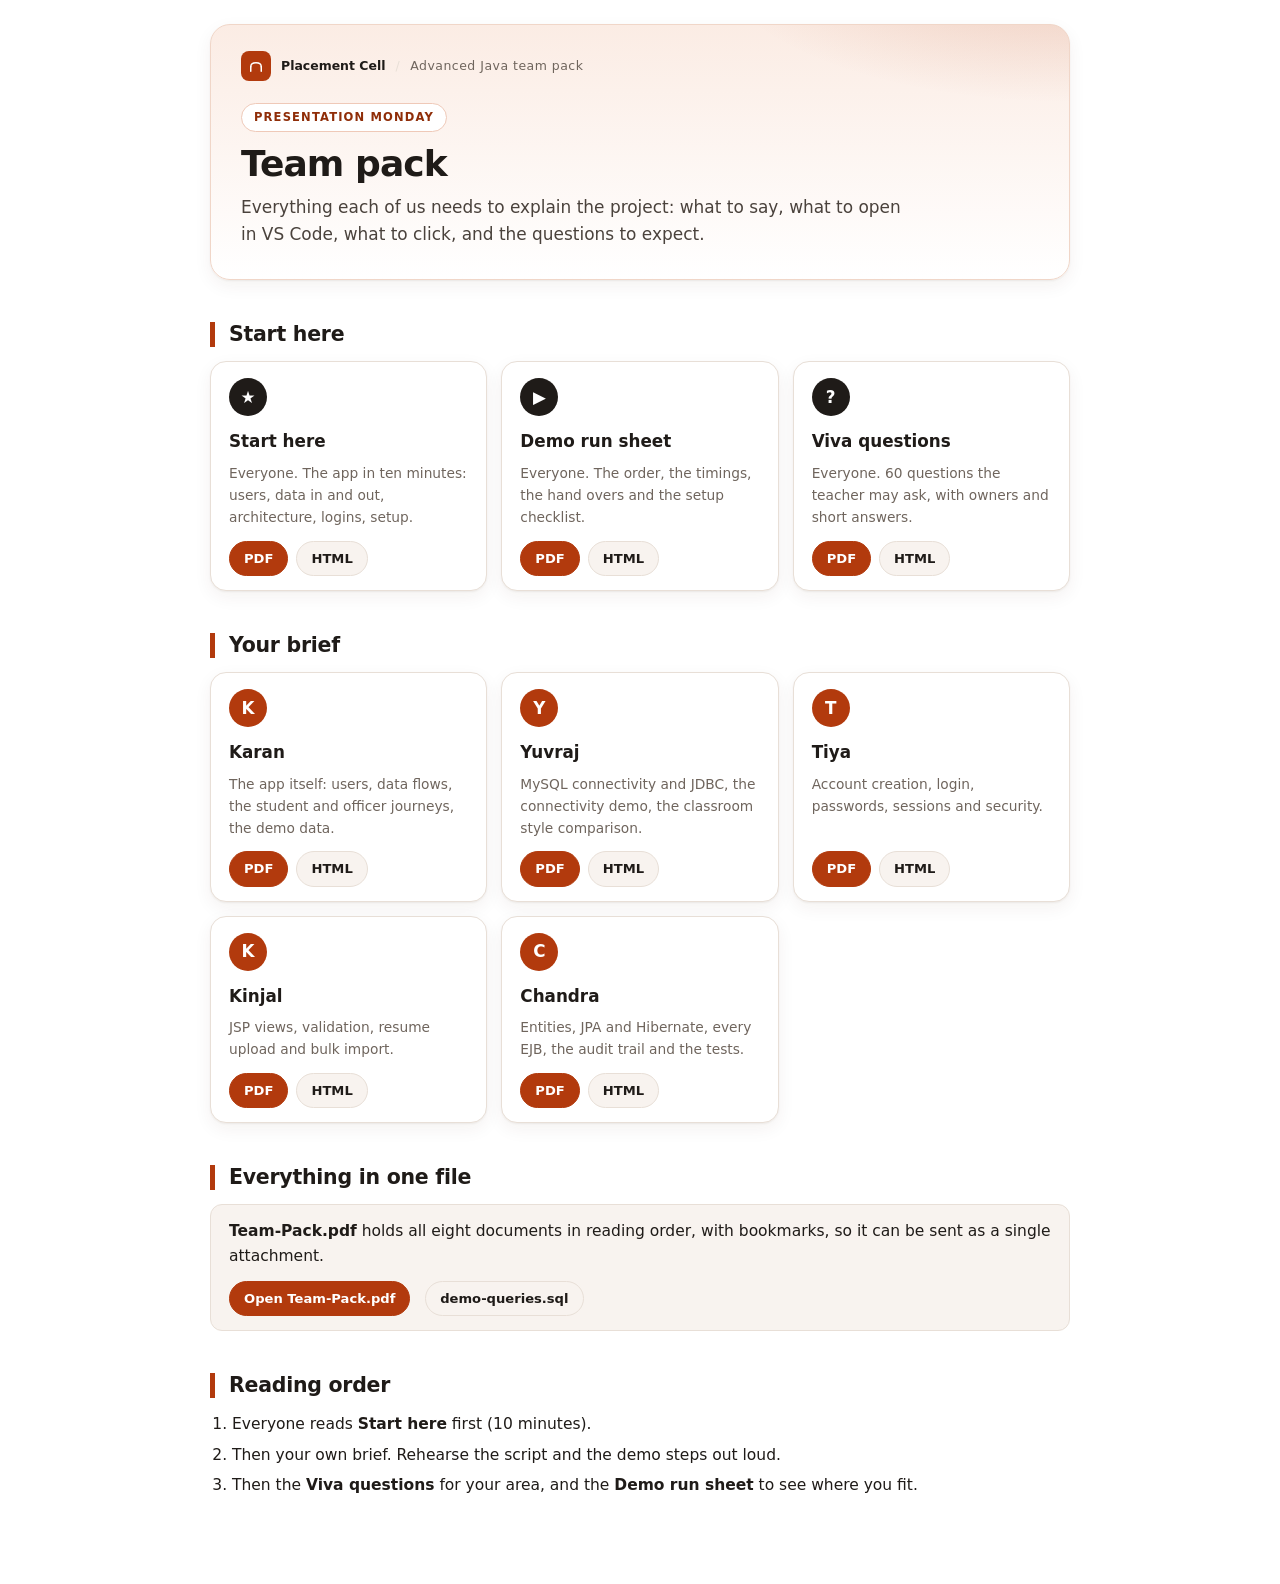
==== docs/team/index.html @ 49279572 "Make sign up and first use clearer, and redesign the team pack Registration now ends on a proper wel" ====
<!doctype html>
<html lang="en">
<head>
<meta charset="utf-8">
<meta name="viewport" content="width=device-width, initial-scale=1">
<title>Team Pack: Campus Placement and Training Cell</title>
<link rel="stylesheet" href="team.css">
</head>
<body>
<main>

<header class="cover"><div class="cover-inner">
<div class="brandrow"><span class="mark"><svg viewBox="0 0 24 24" aria-hidden="true"><path d="M5 19V13"/><path d="M19 19V13"/><path d="M5 13C5 6 19 6 19 13"/></svg></span><b>Placement Cell</b><span class="dot">/</span><span>Advanced Java team pack</span></div>
<span class="who">Presentation Monday</span>
<h1>Team pack</h1>
<p class="sub">Everything each of us needs to explain the project: what to say, what to open in VS Code, what to click, and the questions to expect.</p>
</div></header>

<h2>Start here</h2>
<div class="tiles">
  <div class="tile">
    <span class="avatar all">&#9733;</span>
    <h3>Start here</h3>
    <p class="role">Everyone. The app in ten minutes: users, data in and out, architecture, logins, setup.</p>
    <div class="links"><a class="btn primary" href="pdf/00-start-here.pdf">PDF</a><a class="btn" href="00-start-here.html">HTML</a></div>
  </div>
  <div class="tile">
    <span class="avatar all">&#9654;</span>
    <h3>Demo run sheet</h3>
    <p class="role">Everyone. The order, the timings, the hand overs and the setup checklist.</p>
    <div class="links"><a class="btn primary" href="pdf/07-demo-run-sheet.pdf">PDF</a><a class="btn" href="07-demo-run-sheet.html">HTML</a></div>
  </div>
  <div class="tile">
    <span class="avatar all">?</span>
    <h3>Viva questions</h3>
    <p class="role">Everyone. 60 questions the teacher may ask, with owners and short answers.</p>
    <div class="links"><a class="btn primary" href="pdf/06-viva-questions.pdf">PDF</a><a class="btn" href="06-viva-questions.html">HTML</a></div>
  </div>
</div>

<h2>Your brief</h2>
<div class="tiles">
  <div class="tile">
    <span class="avatar">K</span>
    <h3>Karan</h3>
    <p class="role">The app itself: users, data flows, the student and officer journeys, the demo data.</p>
    <div class="links"><a class="btn primary" href="pdf/01-karan-app-overview.pdf">PDF</a><a class="btn" href="01-karan-app-overview.html">HTML</a></div>
  </div>
  <div class="tile">
    <span class="avatar">Y</span>
    <h3>Yuvraj</h3>
    <p class="role">MySQL connectivity and JDBC, the connectivity demo, the classroom style comparison.</p>
    <div class="links"><a class="btn primary" href="pdf/02-yuvraj-mysql-jdbc.pdf">PDF</a><a class="btn" href="02-yuvraj-mysql-jdbc.html">HTML</a></div>
  </div>
  <div class="tile">
    <span class="avatar">T</span>
    <h3>Tiya</h3>
    <p class="role">Account creation, login, passwords, sessions and security.</p>
    <div class="links"><a class="btn primary" href="pdf/03-tiya-auth-security.pdf">PDF</a><a class="btn" href="03-tiya-auth-security.html">HTML</a></div>
  </div>
  <div class="tile">
    <span class="avatar">K</span>
    <h3>Kinjal</h3>
    <p class="role">JSP views, validation, resume upload and bulk import.</p>
    <div class="links"><a class="btn primary" href="pdf/04-kinjal-views-validation.pdf">PDF</a><a class="btn" href="04-kinjal-views-validation.html">HTML</a></div>
  </div>
  <div class="tile">
    <span class="avatar">C</span>
    <h3>Chandra</h3>
    <p class="role">Entities, JPA and Hibernate, every EJB, the audit trail and the tests.</p>
    <div class="links"><a class="btn primary" href="pdf/05-chandra-entities-ejb.pdf">PDF</a><a class="btn" href="05-chandra-entities-ejb.html">HTML</a></div>
  </div>
</div>

<h2>Everything in one file</h2>
<div class="card">
  <p><b>Team-Pack.pdf</b> holds all eight documents in reading order, with bookmarks, so it can be sent as a single attachment.</p>
  <p class="mb-0"><a class="btn primary" href="pdf/Team-Pack.pdf">Open Team-Pack.pdf</a>
  &nbsp; <a class="btn" href="demo-queries.sql">demo-queries.sql</a></p>
</div>

<h2>Reading order</h2>
<ol>
  <li>Everyone reads <b>Start here</b> first (10 minutes).</li>
  <li>Then your own brief. Rehearse the script and the demo steps out loud.</li>
  <li>Then the <b>Viva questions</b> for your area, and the <b>Demo run sheet</b> to see where you fit.</li>
</ol>

</main>
</body>
</html>
---- docs/team/team.css ----
/* Shared look for every team document, on screen and in the PDFs.
   The palette is the app's own: warm neutrals with a terracotta accent. */

:root {
  --ink: #1f1b18;
  --ink-2: #4a423c;
  --muted: #6f655d;
  --paper: #ffffff;
  --panel: #f8f3ef;
  --panel-2: #f1e9e3;
  --line: #e8dfd7;
  --accent: #b23a0d;
  --accent-2: #8f2d08;
  --accent-soft: #fbece4;
  --ok: #1b6b45;
  --ok-soft: #e4f4ec;
  --warn: #8a5300;
  --warn-soft: #fff4dc;
  --code-bg: #24201d;
  --code-ink: #f3e9e1;
  --radius: 12px;
  --shadow: 0 1px 2px rgba(60, 35, 20, .06), 0 6px 18px rgba(60, 35, 20, .06);
}

* { box-sizing: border-box; }
html { -webkit-print-color-adjust: exact; print-color-adjust: exact; }
body {
  margin: 0;
  padding: 0 20px 72px;
  background: var(--paper);
  color: var(--ink);
  font: 15.5px/1.62 "Inter", "Segoe UI Variable Text", "Segoe UI", system-ui, -apple-system, Roboto, sans-serif;
  font-feature-settings: "cv11", "ss01";
}
main { max-width: 860px; margin: 0 auto; }

/* ---------- Cover ---------- */

.cover {
  margin: 24px 0 30px;
  padding: 26px 30px 30px;
  background:
    radial-gradient(520px 220px at 100% -30%, rgba(178, 58, 13, .20), transparent 70%),
    linear-gradient(180deg, var(--accent-soft), #fff);
  border: 1px solid #f0d6c8;
  border-radius: 20px;
  box-shadow: var(--shadow);
}
.brandrow {
  display: flex; align-items: center; gap: 10px;
  margin-bottom: 22px;
  font-size: 0.78rem; letter-spacing: .04em; color: var(--muted);
}
.mark {
  display: inline-grid; place-items: center;
  width: 30px; height: 30px; border-radius: 8px;
  background: var(--accent); color: #fff;
}
.mark svg { width: 18px; height: 18px; fill: none; stroke: #fff; stroke-width: 2; stroke-linecap: round; stroke-linejoin: round; }
.brandrow b { color: var(--ink); font-weight: 650; letter-spacing: 0; }
.brandrow .dot { color: var(--line); }

.who {
  display: inline-block;
  font-size: 0.72rem; font-weight: 700; letter-spacing: .1em; text-transform: uppercase;
  color: var(--accent-2);
  background: #fff;
  border: 1px solid #efc9b8;
  border-radius: 99px;
  padding: 4px 12px;
  margin: 0 0 12px;
}
h1 {
  font-size: 2.25rem; line-height: 1.12; letter-spacing: -0.025em;
  margin: 0 0 10px; font-weight: 760;
}
.sub { color: var(--ink-2); font-size: 1.06rem; margin: 0; max-width: 62ch; }

/* ---------- Headings and text ---------- */

h2 {
  display: flex; align-items: center; gap: 10px;
  font-size: 1.28rem; letter-spacing: -0.012em; font-weight: 720;
  margin: 42px 0 14px;
  padding: 0 0 0 14px;
  border-left: 5px solid var(--accent);
  line-height: 1.25;
}
h3 { font-size: 1rem; margin: 22px 0 8px; font-weight: 700; color: var(--ink); }
p { margin: 0 0 11px; }
ul, ol { margin: 0 0 14px; padding-left: 22px; }
li { margin-bottom: 5px; }
a { color: var(--accent); text-underline-offset: 2px; }
strong, b { font-weight: 680; }
.note { color: var(--muted); font-size: 0.9rem; }

code, .mono {
  font-family: "Cascadia Code", "JetBrains Mono", ui-monospace, Consolas, monospace;
  font-size: 0.86em;
}
code {
  background: var(--panel-2);
  color: var(--accent-2);
  padding: 1px 6px;
  border-radius: 5px;
}

/* ---------- Code ---------- */

pre {
  background: var(--code-bg); color: var(--code-ink);
  border-radius: var(--radius);
  padding: 14px 16px;
  margin: 0 0 14px;
  overflow-x: auto;
  font-size: 0.83rem; line-height: 1.5;
  box-shadow: var(--shadow);
}
pre code { background: none; color: inherit; padding: 0; }

/* ---------- Tables ---------- */

table {
  width: 100%; border-collapse: separate; border-spacing: 0;
  margin: 0 0 18px;
  border: 1px solid var(--line); border-radius: var(--radius);
  overflow: hidden;
  background: #fff;
}
th, td { text-align: left; padding: 9px 14px; vertical-align: top; font-size: 0.92rem; }
th {
  background: var(--panel);
  font-size: 0.7rem; font-weight: 700; letter-spacing: .09em; text-transform: uppercase;
  color: var(--muted);
  border-bottom: 1px solid var(--line);
}
td { border-bottom: 1px solid var(--line); }
tr:last-child td { border-bottom: 0; }
tbody tr:nth-child(even) td, table > tr:nth-child(even) td { background: #fdfaf8; }

/* ---------- Cards and callouts ---------- */

.card {
  border: 1px solid var(--line); border-radius: var(--radius);
  background: var(--panel);
  padding: 14px 18px;
  margin: 0 0 14px;
}
.card h3 { margin: 0 0 4px; }
.card p:last-child, .card ul:last-child { margin-bottom: 0; }

.say, .warn {
  position: relative;
  border-radius: var(--radius);
  padding: 34px 18px 14px;
  margin: 0 0 16px;
}
.say { background: var(--accent-soft); border: 1px solid #f0cdbd; }
.warn { background: var(--warn-soft); border: 1px solid #f0d8a0; }
.say::before, .warn::before {
  position: absolute; top: 11px; left: 18px;
  font-size: 0.68rem; font-weight: 800; letter-spacing: .12em; text-transform: uppercase;
}
.say::before { content: "Say this"; color: var(--accent-2); }
.warn::before { content: "Careful"; color: var(--warn); }
.say p:last-child, .warn p:last-child { margin-bottom: 0; }
.say p { color: var(--ink); }

/* ---------- Numbered steps ---------- */

.steps { counter-reset: s; list-style: none; padding: 0; margin: 0 0 16px; }
.steps li {
  counter-increment: s;
  position: relative;
  padding: 12px 16px 12px 58px;
  margin: 0 0 10px;
  background: #fff;
  border: 1px solid var(--line); border-radius: var(--radius);
  box-shadow: 0 1px 0 rgba(60, 35, 20, .03);
}
.steps li::before {
  content: counter(s);
  position: absolute; left: 15px; top: 12px;
  width: 30px; height: 30px; line-height: 30px; text-align: center;
  border-radius: 50%;
  background: var(--accent); color: #fff;
  font-weight: 750; font-size: 0.86rem;
}

/* ---------- Questions and answers ---------- */

.qa {
  border: 1px solid var(--line); border-radius: var(--radius);
  margin: 0 0 12px; overflow: hidden; background: #fff;
}
.qa .q {
  margin: 0; padding: 10px 16px;
  background: var(--panel);
  font-weight: 680;
  border-bottom: 1px solid var(--line);
}
.qa .q::before { content: "Q"; margin-right: 9px; color: var(--accent); font-weight: 800; }
.qa .a { margin: 0; padding: 11px 16px; }
.qa .a + .a { padding-top: 0; }
.owner {
  display: inline-block; margin-left: 8px; vertical-align: 1px;
  font-size: 0.68rem; font-weight: 700; letter-spacing: .05em; text-transform: uppercase;
  color: var(--accent-2); background: var(--accent-soft);
  border-radius: 99px; padding: 1px 9px;
}

/* ---------- Key figures ---------- */

.stat {
  display: grid; grid-template-columns: repeat(auto-fit, minmax(110px, 1fr)); gap: 12px;
  margin: 0 0 26px;
}
.stat > div {
  background: #fff; border: 1px solid var(--line); border-radius: var(--radius);
  padding: 12px 14px; box-shadow: var(--shadow);
}
.stat b { display: block; font-size: 1.7rem; line-height: 1.1; color: var(--accent); font-weight: 760; }
.stat span { font-size: 0.76rem; color: var(--muted); }

.two { display: grid; grid-template-columns: 1fr 1fr; gap: 16px; }
@media (max-width: 680px) { .two { grid-template-columns: 1fr; } .cover h1, h1 { font-size: 1.8rem; } }

svg text { font-family: "Inter", "Segoe UI", sans-serif; }

/* ---------- Print ---------- */

@page {
  size: A4;
  margin: 15mm 14mm 17mm;
  @bottom-left {
    content: "Campus Placement and Training Cell  |  Team pack";
    font: 8pt "Segoe UI", sans-serif; color: #8a7f76;
  }
  @bottom-right {
    content: counter(page) " / " counter(pages);
    font: 8pt "Segoe UI", sans-serif; color: #8a7f76;
  }
}
@media print {
  body { padding: 0; font-size: 10.4pt; line-height: 1.5; }
  main { max-width: none; }
  .cover { margin: 0 0 20px; padding: 16px 22px 22px; box-shadow: none; }
  h1 { font-size: 23pt; }
  h2 { break-after: avoid; margin-top: 24px; margin-bottom: 10px; font-size: 14pt; }
  h3 { break-after: avoid; }
  .card, .say, .warn, .steps li, .qa, pre, tr, .stat > div { break-inside: avoid; }
  a { color: inherit; text-decoration: none; }
  pre { box-shadow: none; font-size: 8.6pt; padding: 10px 12px; }
  th, td { padding: 6px 11px; font-size: 9.6pt; }
  p, li { margin-bottom: 7px; }
  h3 { margin-top: 15px; }
  .steps li { padding: 8px 14px 8px 50px; margin-bottom: 7px; }
  .steps li::before { left: 12px; top: 8px; width: 26px; height: 26px; line-height: 26px; font-size: 0.78rem; }
  .qa { margin-bottom: 9px; }
  .qa .q { padding: 7px 14px; }
  .qa .a { padding: 8px 14px; }
  .say, .warn { padding: 30px 16px 10px; margin-bottom: 12px; }
  .card { padding: 10px 15px; margin-bottom: 10px; }
  .stat > div { padding: 9px 12px; }
}

/* ---------- Index page ---------- */

.tiles { display: grid; grid-template-columns: repeat(auto-fill, minmax(250px, 1fr)); gap: 14px; margin: 0 0 20px; }
.tile {
  display: flex; flex-direction: column; gap: 6px;
  background: #fff; border: 1px solid var(--line); border-radius: 16px;
  padding: 16px 18px 14px;
  box-shadow: var(--shadow);
}
.tile .avatar {
  display: grid; place-items: center;
  width: 38px; height: 38px; border-radius: 50%;
  background: var(--accent); color: #fff; font-weight: 760; font-size: 1.05rem;
}
.tile .avatar.all { background: var(--ink); }
.tile h3 { margin: 6px 0 0; font-size: 1.05rem; }
.tile .role { color: var(--muted); font-size: 0.86rem; margin: 0 0 6px; flex: 1; }
.tile .links { display: flex; gap: 8px; }
.btn {
  display: inline-block; text-decoration: none;
  font-size: 0.82rem; font-weight: 650;
  padding: 6px 14px; border-radius: 99px;
  border: 1px solid var(--line); color: var(--ink);
  background: var(--panel);
}
.btn.primary { background: var(--accent); border-color: var(--accent); color: #fff; }
.mb-0 { margin-bottom: 0; }
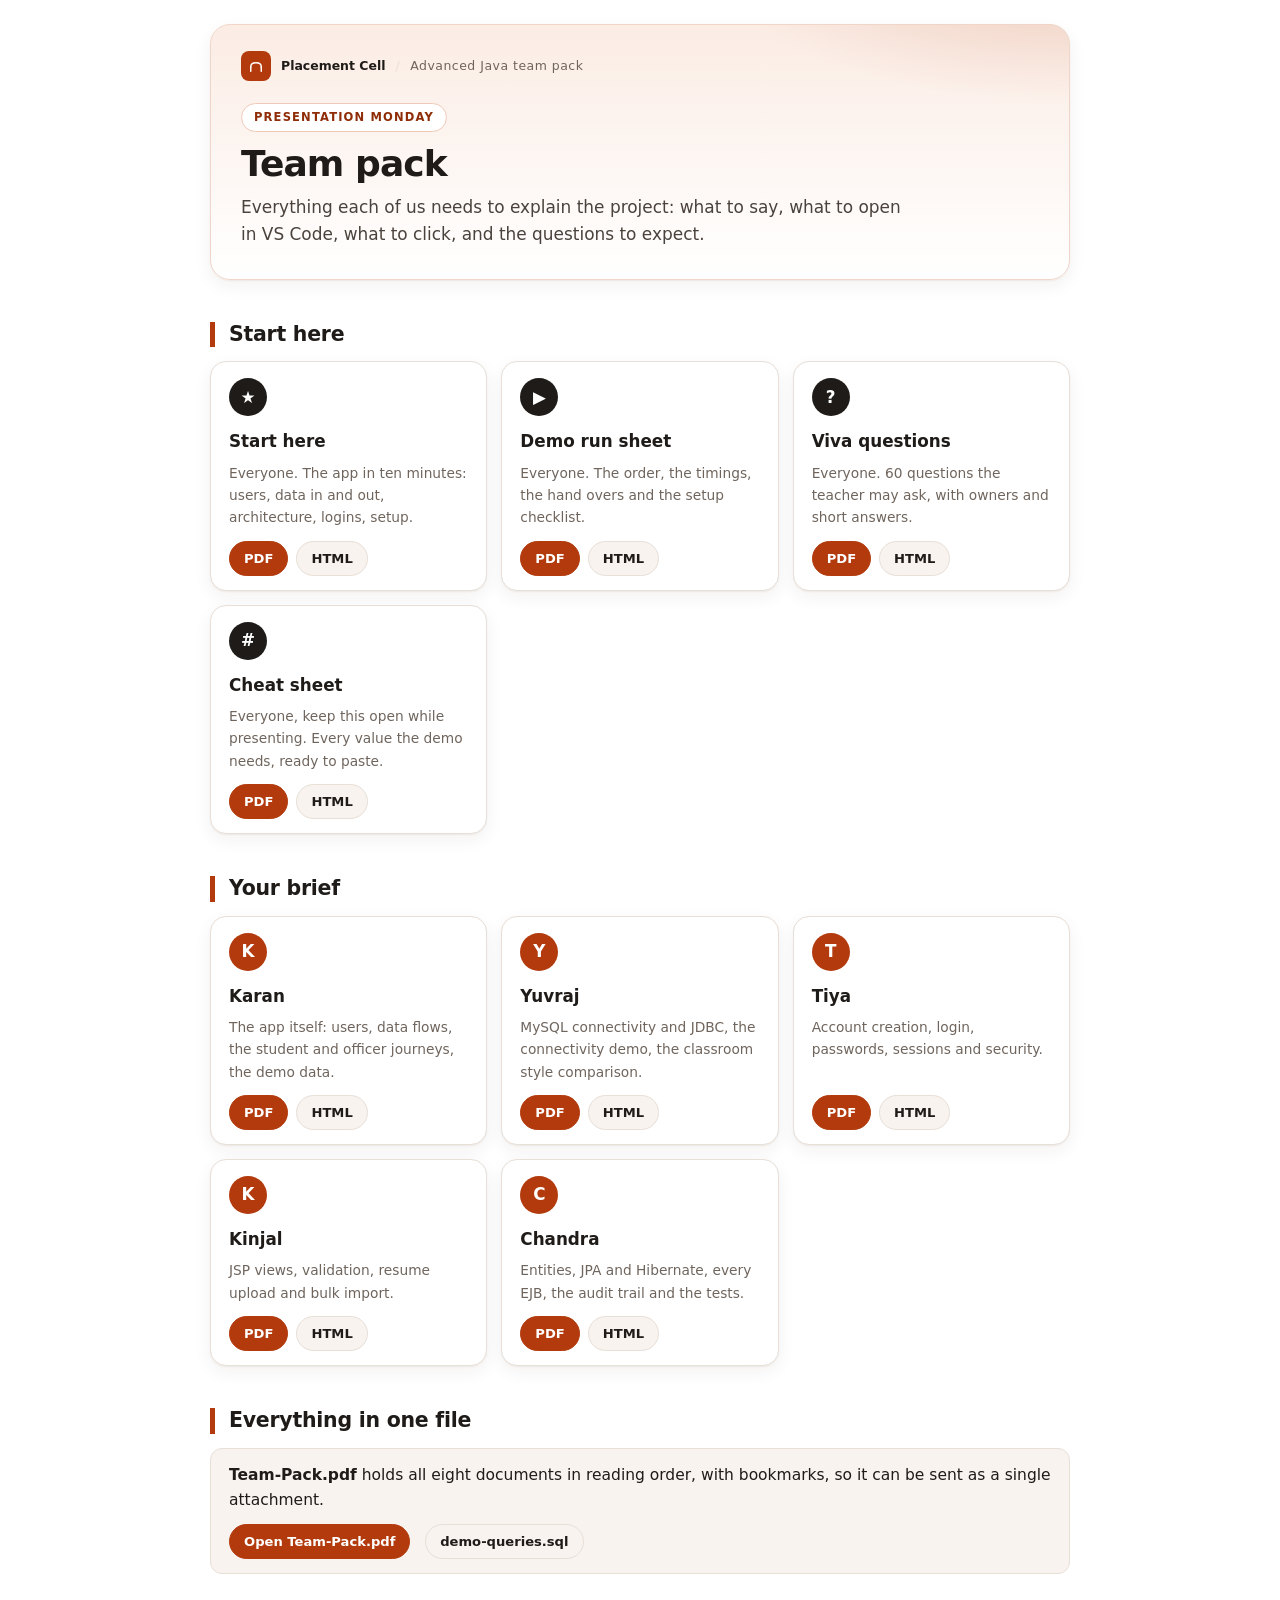
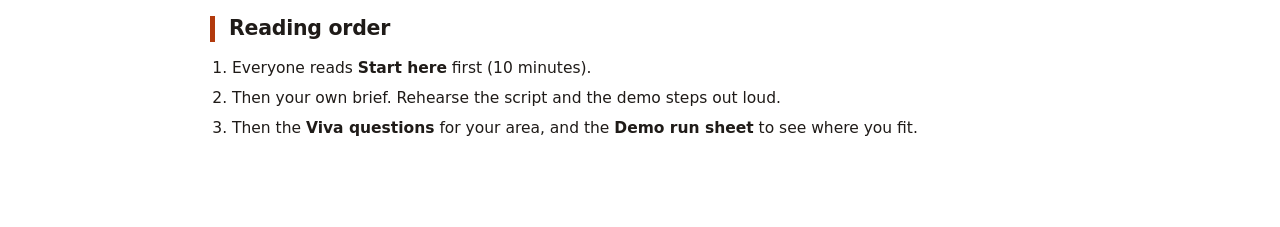
==== commit a01fbb44: "Add a pastables cheat sheet and reconcile the demo account across briefs Tiya's brief invented its o" ====
--- a/docs/team/index.html
+++ b/docs/team/index.html
@@ -35,6 +35,12 @@
     <h3>Viva questions</h3>
     <p class="role">Everyone. 60 questions the teacher may ask, with owners and short answers.</p>
     <div class="links"><a class="btn primary" href="pdf/06-viva-questions.pdf">PDF</a><a class="btn" href="06-viva-questions.html">HTML</a></div>
+  </div>
+  <div class="tile">
+    <span class="avatar all">#</span>
+    <h3>Cheat sheet</h3>
+    <p class="role">Everyone, keep this open while presenting. Every value the demo needs, ready to paste.</p>
+    <div class="links"><a class="btn primary" href="pdf/08-cheat-sheet-pastables.pdf">PDF</a><a class="btn" href="08-cheat-sheet-pastables.html">HTML</a></div>
   </div>
 </div>
 
--- a/docs/team/team.css
+++ b/docs/team/team.css
@@ -250,7 +250,7 @@
   h3 { break-after: avoid; }
   .card, .say, .warn, .steps li, .qa, pre, tr, .stat > div { break-inside: avoid; }
   a { color: inherit; text-decoration: none; }
-  pre { box-shadow: none; font-size: 8.6pt; padding: 10px 12px; }
+  pre { box-shadow: none; font-size: 8.6pt; padding: 10px 12px; white-space: pre-wrap; word-break: break-word; overflow-x: visible; }
   th, td { padding: 6px 11px; font-size: 9.6pt; }
   p, li { margin-bottom: 7px; }
   h3 { margin-top: 15px; }
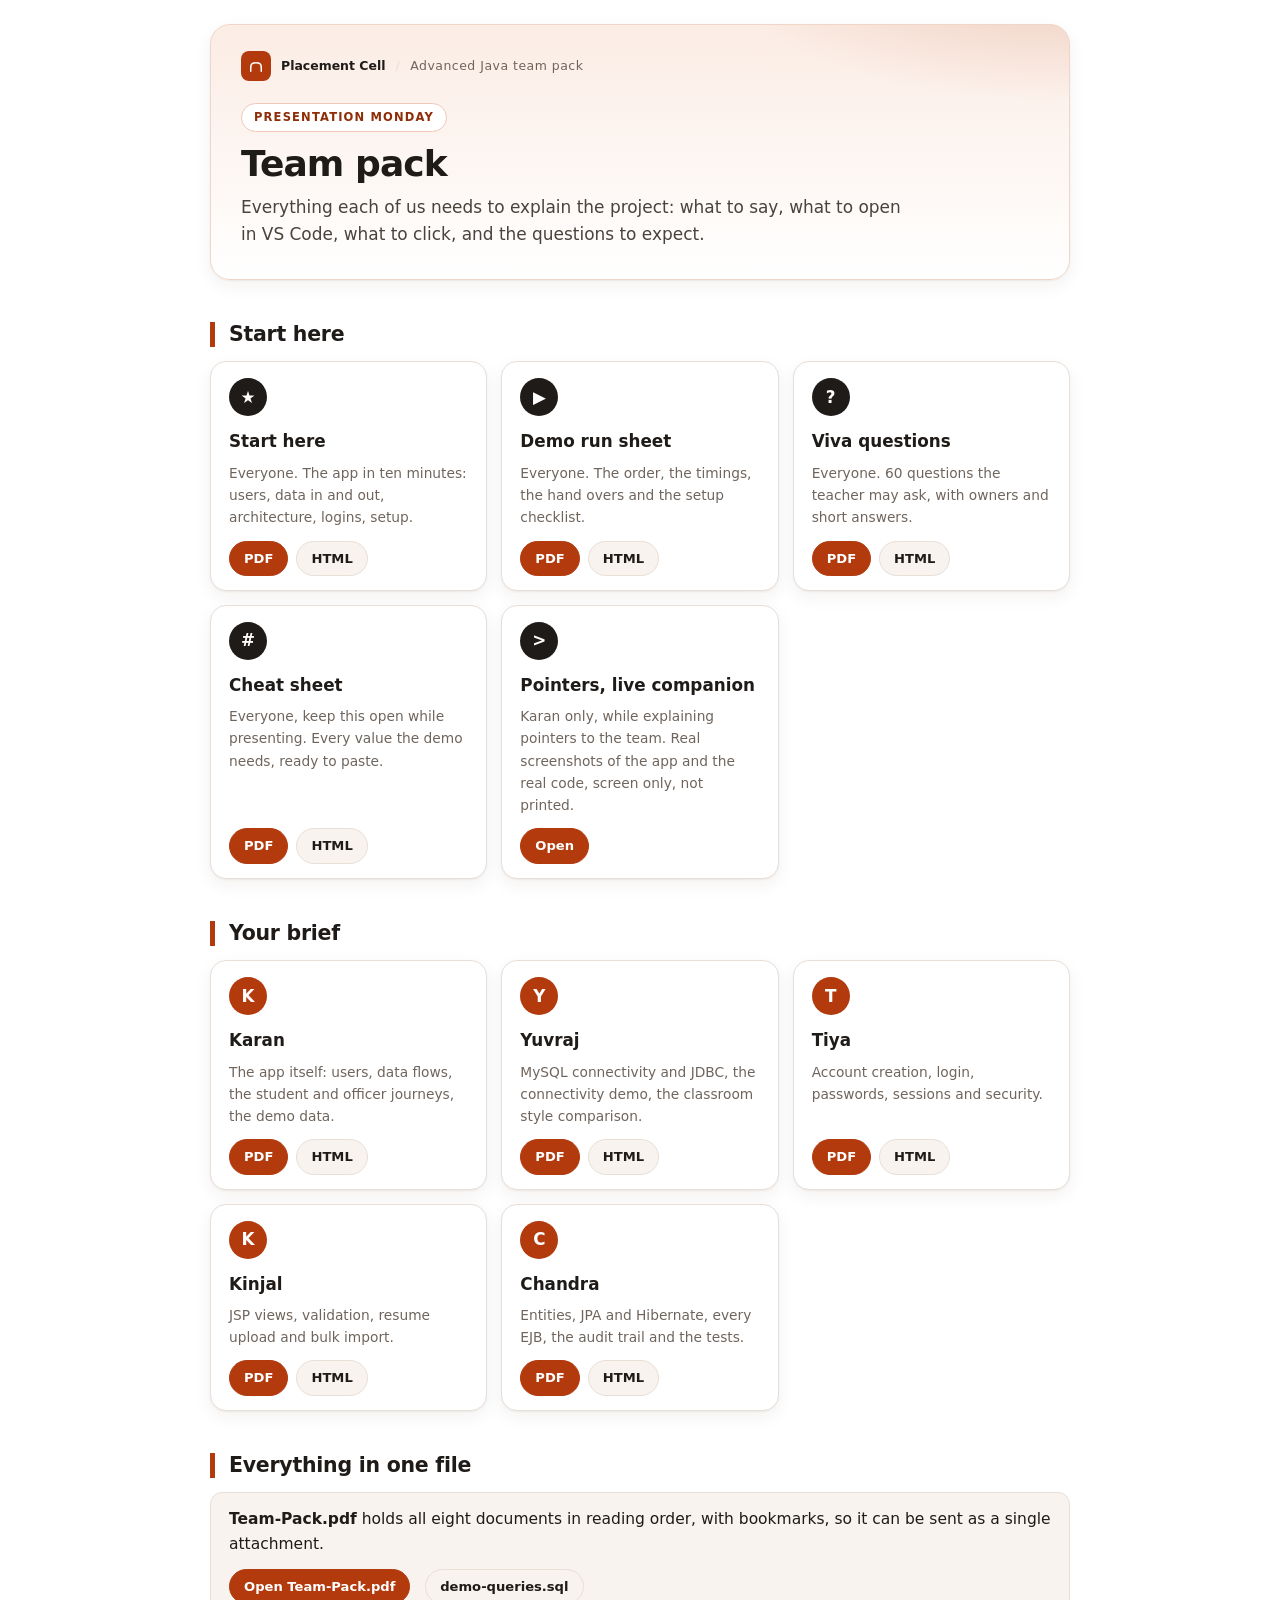
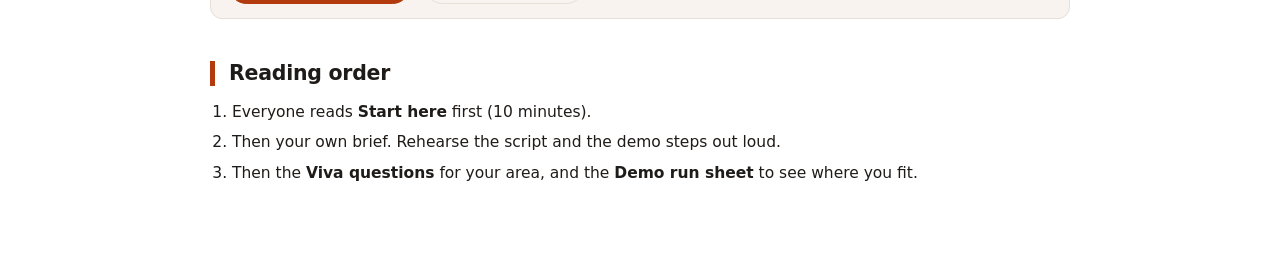
==== commit dd0786a0: "Add a live companion page: real screenshots and real code, for pointing things out 09-pointers-live." ====
--- a/docs/team/index.html
+++ b/docs/team/index.html
@@ -41,6 +41,12 @@
     <h3>Cheat sheet</h3>
     <p class="role">Everyone, keep this open while presenting. Every value the demo needs, ready to paste.</p>
     <div class="links"><a class="btn primary" href="pdf/08-cheat-sheet-pastables.pdf">PDF</a><a class="btn" href="08-cheat-sheet-pastables.html">HTML</a></div>
+  </div>
+  <div class="tile">
+    <span class="avatar all">&gt;</span>
+    <h3>Pointers, live companion</h3>
+    <p class="role">Karan only, while explaining pointers to the team. Real screenshots of the app and the real code, screen only, not printed.</p>
+    <div class="links"><a class="btn primary" href="09-pointers-live.html">Open</a></div>
   </div>
 </div>
 
